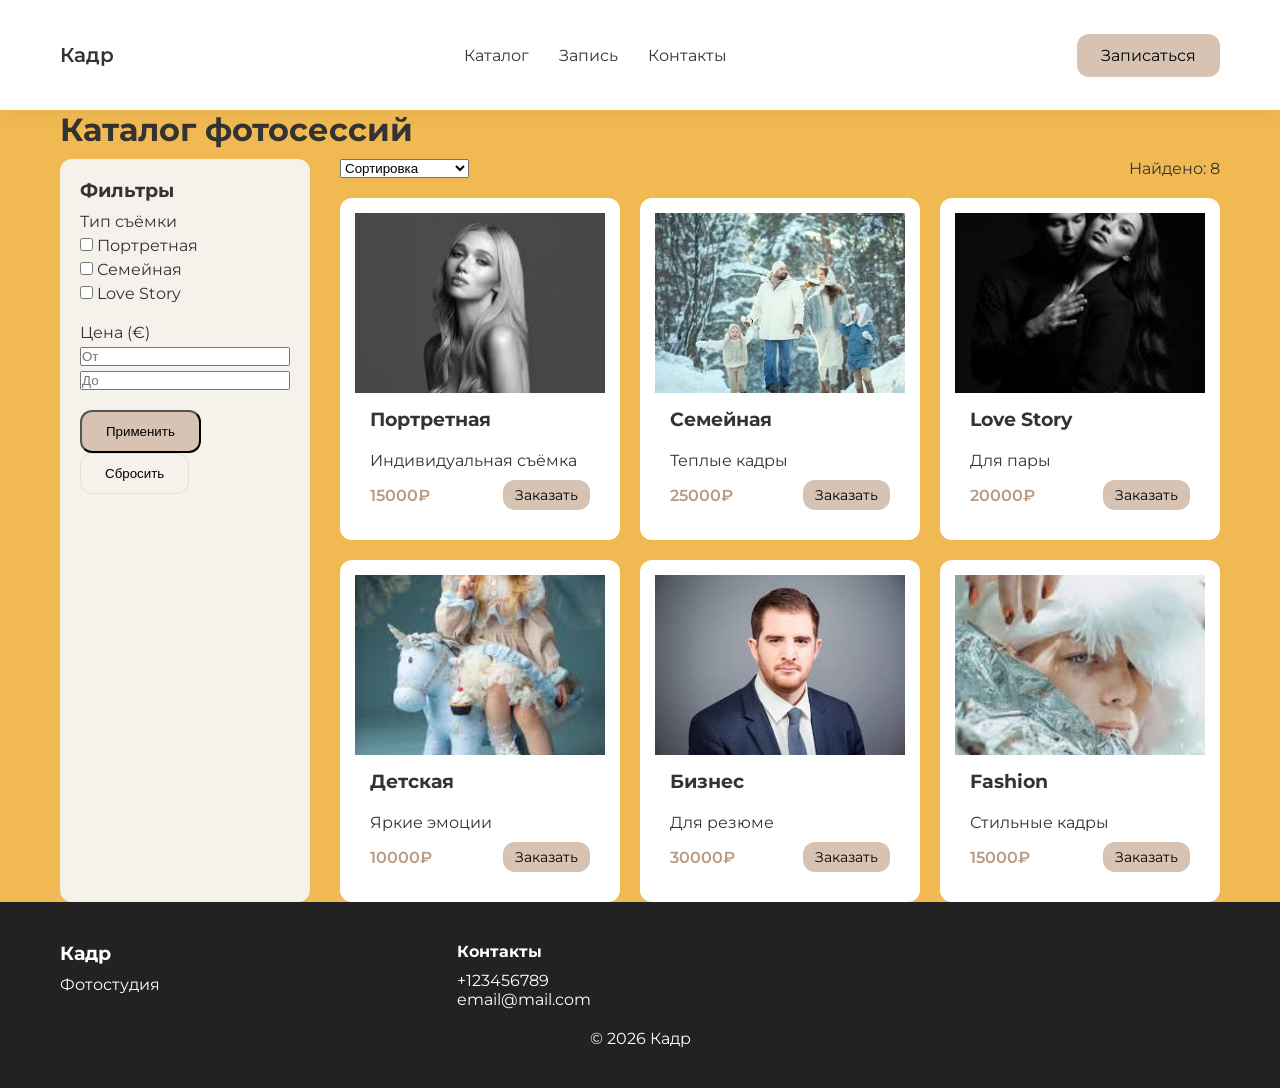
==== catalog.html @ 85eed0de "initial commit" ====
<!DOCTYPE html>
<html lang="ru">

<head>
  <meta charset="UTF-8">
  <meta name="viewport" content="width=device-width, initial-scale=1.0">
  <title>Каталог — Кадр</title>

  <link href="https://fonts.googleapis.com/css2?family=Montserrat:wght@400;600&display=swap" rel="stylesheet">

  <link rel="stylesheet" href="css/reset.css">
  <link rel="stylesheet" href="css/style.css">
</head>

<body>

  <!-- HEADER -->
  <header class="header">
    <div class="container header__inner">
      <a href="index.html" class="logo">Кадр</a>

      <nav class="nav">
        <ul class="nav__list">
          <li><a href="catalog.html">Каталог</a></li>
          <li><a href="#">Запись</a></li>
          <li><a href="#">Контакты</a></li>
        </ul>
      </nav>

      <a href="#" class="btn">Записаться</a>
      <button class="burger">☰</button>
    </div>
  </header>

  <!-- MAIN -->
  <main class="catalog-page">
    <div class="container">

      <h1>Каталог фотосессий</h1>

      <!-- кнопка для мобилки -->
      <button class="filters-toggle">Показать фильтры</button>

      <div class="catalog-layout">

        <!-- SIDEBAR -->
        <aside class="filters">
          <h3>Фильтры</h3>

          <div class="filter-group">
            <p>Тип съёмки</p>
            <label><input type="checkbox"> Портретная</label>
            <label><input type="checkbox"> Семейная</label>
            <label><input type="checkbox"> Love Story</label>
          </div>

          <div class="filter-group">
            <p>Цена (€)</p>
            <input type="number" placeholder="От">
            <input type="number" placeholder="До">
          </div>

          <button class="btn">Применить</button>
          <button class="btn btn-reset">Сбросить</button>
        </aside>

        <!-- CONTENT -->
        <section class="catalog-content">

          <!-- сортировка -->
          <div class="catalog-top">
            <select>
              <option>Сортировка</option>
              <option>По цене</option>
              <option>По популярности</option>
            </select>

            <span>Найдено: 8</span>
          </div>

          <!-- карточки -->
          <div class="catalog-grid">

            <div class="catalog-card">
  <img src="images/portret.jpg" alt="Портретная съёмка">

  <div class="catalog-card__content">
    <h3>Портретная</h3>
    <p>Индивидуальная съёмка</p>

    <div class="catalog-card__bottom">
      <span class="price">15000₽</span>
      <a href="#" class="btn">Заказать</a>
    </div>
  </div>
</div>
            <div class="catalog-card">
  <img src="images/family.jpg" alt="Семейная съёмка">

  <div class="catalog-card__content">
    <h3>Семейная</h3>
    <p>Теплые кадры</p>

    <div class="catalog-card__bottom">
      <span class="price">25000₽</span>
      <a href="#" class="btn">Заказать</a>
    </div>
  </div>
</div>
            <div class="catalog-card">
  <img src="images/lovestory.jpg" alt="Love Story">

  <div class="catalog-card__content">
    <h3>Love Story</h3>
    <p>Для пары</p>

    <div class="catalog-card__bottom">
      <span class="price">20000₽</span>
      <a href="#" class="btn">Заказать</a>
    </div>
  </div>
</div>
            <div class="catalog-card">
  <img src="images/kids.jpg" alt="Детская съёмка">

  <div class="catalog-card__content">
    <h3>Детская</h3>
    <p>Яркие эмоции</p>

    <div class="catalog-card__bottom">
      <span class="price">10000₽</span>
      <a href="#" class="btn">Заказать</a>
    </div>
  </div>
</div>

            <div class="catalog-card">
  <img src="images/biznes.jpg" alt="Бизнес съёмка">

  <div class="catalog-card__content">
    <h3>Бизнес</h3>
    <p>Для резюме</p>

    <div class="catalog-card__bottom">
      <span class="price">30000₽</span>
      <a href="#" class="btn">Заказать</a>
    </div>
  </div>
</div>
           <div class="catalog-card">
  <img src="images/fashion.jpg" alt="Fashion съёмка">

  <div class="catalog-card__content">
    <h3>Fashion</h3>
    <p>Стильные кадры</p>

    <div class="catalog-card__bottom">
      <span class="price">15000₽</span>
      <a href="#" class="btn">Заказать</a>
    </div>
  </div>
</div>

        </section>

      </div>
    </div>
  </main>

  <!-- FOOTER -->
  <footer class="footer">
    <div class="container footer__grid">
      <div>
        <h3>Кадр</h3>
        <p>Фотостудия</p>
      </div>

      <div>
        <h4>Контакты</h4>
        <p>+123456789</p>
        <p>email@mail.com</p>
      </div>
    </div>

    <p class="footer__copy">© 2026 Кадр</p>
  </footer>

</body>
</html>
---- css/style.css ----
body {
  font-family: 'Montserrat', sans-serif;
  margin: 0;
  padding: 0;
  background-color: #f5f1eb;
  color: #333;
}

header {
  padding: 20px;
  text-align: center;
}

img {
  max-width: 100%;
  display: block;
}

a {
  text-decoration: none;
  color: inherit;
  transition: var(--transition);
}
:root {
  --color-primary: #d6c3b3;
  --color-secondary: #f5f1eb;
  --color-accent: #b89b84;
  --color-text: #2c2c2c;
  --color-bg: #ffffff;
  --color-border: #e5ded6;

  --font-heading: 'Montserrat', sans-serif;
  --font-body: 'Montserrat', sans-serif;

  --border-radius: 12px;
  --shadow: 0 4px 20px rgba(0,0,0,0.05);
  --transition: 0.3s ease;
}
h1, h2, h3, h4 {
  font-family: var(--font-heading);
  margin-bottom: 10px;
}


.container {
  max-width: 1200px;
  margin: 0 auto;
  padding: 0 20px;
}
.header {
  background: var(--color-bg);
  position: sticky;
  top: 0;
  z-index: 100;
  box-shadow: var(--shadow);
}

.header__inner {
  display: flex;
  align-items: center;
  justify-content: space-between;
  height: 70px;
}

.logo {
  font-weight: 600;
  font-size: 20px;
}

.nav__list {
  display: flex;
  gap: 30px;
  list-style: none;
}

.nav__list a:hover {
  color: var(--color-accent);
}


.btn:hover {
  background: var(--color-accent);
  color: #fff;
}
.burger {
  display: none;
  font-size: 24px;
  cursor: pointer;
}

/* Адаптив */
@media (max-width: 768px) {
  .nav {
    display: none;
  }

  .btn {
    display: none;
  }

  .burger {
    display: block;
  }
}
.hero {
  height: 100vh;
  background-image: url('../images/hero.jpg');
  background-size: cover;
  background-position: center;
  position: relative;
  display: flex;
  align-items: center;
}

/* затемнение */
.hero::before {
  content: "";
  position: absolute;
  inset: 0;
  background: rgba(0, 0, 0, 0.4);
}

/* контент поверх */
.hero__content {
  position: relative;
  color: #fff;
  text-align: center;
  width: 100%;
}

.hero h1 {
  font-size: 48px;
  margin-bottom: 20px;
}

.hero p {
  font-size: 18px;
  margin-bottom: 30px;
}
.btn {
  padding: 12px 24px;
  background: var(--color-primary);
  border-radius: var(--border-radius);
  color: #000;
  transition: var(--transition);
}

.btn:hover {
  background: var(--color-accent);
  color: #fff;
}
@media (max-width: 768px) {
  .hero {
    height: 80vh;
  }

  .hero h1 {
    font-size: 28px;
  }

  .hero p {
    font-size: 16px;
  }
}
.advantages {
  padding: 80px 0;
  background: var(--color-bg);
  text-align: center;
}

.advantages h2 {
  margin-bottom: 40px;
}

.advantages__grid {
  display: grid;
  grid-template-columns: repeat(4, 1fr);
  gap: 20px;
}
.card {
  padding: 30px 20px;
  background: var(--color-secondary);
  border-radius: var(--border-radius);
  transition: var(--transition);
}

.card__icon {
  font-size: 30px;
  margin-bottom: 15px;
}

.card h3 {
  margin-bottom: 10px;
}

.card:hover {
  transform: translateY(-5px);
  box-shadow: var(--shadow);
}
/* планшет */
@media (max-width: 992px) {
  .advantages__grid {
    grid-template-columns: repeat(2, 1fr);
  }
}

/* мобильный */
@media (max-width: 576px) {
  .advantages__grid {
    grid-template-columns: 1fr;
  }
}
.catalog {
  padding: 80px 0;
  background: var(--color-secondary);
}

.catalog h2 {
  text-align: center;
  margin-bottom: 30px;
}

/* фильтры */
.catalog__controls {
  display: flex;
  gap: 15px;
  align-items: center;
  margin-bottom: 30px;
  flex-wrap: wrap;
}

.catalog__controls select {
  padding: 8px 12px;
  border-radius: var(--border-radius);
  border: 1px solid var(--color-border);
}

.catalog__count {
  margin-left: auto;
}

/* сетка */
.catalog__grid {
  display: grid;
  grid-template-columns: repeat(4, 1fr);
  gap: 20px;
}

/* карточка */
.catalog-card {
  background: #fff;
  border-radius: var(--border-radius);
  overflow: hidden;
  transition: var(--transition);
}

.catalog-card img {
  width: 100%;
  height: 200px;
  object-fit: cover;
}

.catalog-card__content {
  padding: 15px;
}

.catalog-card h3 {
  margin-bottom: 10px;
}

.price {
  font-weight: 600;
  color: var(--color-accent);
}

/* hover */
.catalog-card:hover {
  transform: translateY(-5px);
  box-shadow: var(--shadow);
}

/* адаптив */
@media (max-width: 992px) {
  .catalog__grid {
    grid-template-columns: repeat(2, 1fr);
  }
}

@media (max-width: 576px) {
  .catalog__grid {
    grid-template-columns: 1fr;
  }

  .catalog__controls {
    flex-direction: column;
    align-items: flex-start;
  }

  .catalog__count {
    margin-left: 0;
  }
}
.booking {
  padding: 80px 0;
  background: var(--color-bg);
}

.booking h2 {
  text-align: center;
  margin-bottom: 30px;
}

/* форма */
.booking-form {
  max-width: 500px;
  margin: 0 auto;
  background: var(--color-secondary);
  padding: 30px;
  border-radius: var(--border-radius);
}

/* шаги */
.form-step {
  display: none;
  flex-direction: column;
  gap: 15px;
}

.form-step.active {
  display: flex;
}

/* поля */
.booking-form input,
.booking-form select {
  padding: 10px;
  border: 1px solid var(--color-border);
  border-radius: var(--border-radius);
}

/* кнопки */
.form-buttons {
  display: flex;
  justify-content: space-between;
}

/* ошибки */
.form-message {
  display: none;
  margin-top: 15px;
}

.form-message.error {
  color: red;
}

.form-message.success {
  color: green;
}

/* состояния */
input:invalid {
  border-color: rgb(216, 228, 165);
}

/* адаптив */
@media (max-width: 576px) {
  .booking-form {
    padding: 20px;
  }
}
body {
  background: rgb(241, 185, 81);
}
.popular {
  padding: 80px 0;
}

.popular__grid {
  display: grid;
  grid-template-columns: repeat(auto-fill, minmax(250px, 1fr));
  gap: 20px;
}

.popular-card {
  overflow: hidden;
  border-radius: var(--border-radius);
  background: #fff;
  transition: var(--transition);
}

.popular-card img {
  width: 100%;
  height: 200px;
  object-fit: cover;
  transition: var(--transition);
}

.popular-card__content {
  padding: 15px;
}

.popular-card:hover {
  transform: translateY(-5px);
  box-shadow: var(--shadow);
}

.popular-card:hover img {
  transform: scale(1.05);
}
.about {
  padding: 80px 0;
}

.about__inner {
  display: flex;
  gap: 40px;
  align-items: center;
}

.about__image img {
  max-width: 100%;
  border-radius: var(--border-radius);
}

@media (max-width: 768px) {
  .about__inner {
    flex-direction: column;
  }
}
.cta {
  padding: 60px 0;
  text-align: center;
  background: var(--color-primary);
}
.footer {
  padding: 40px 0;
  background: #222;
  color: #fff;
}

.footer__grid {
  display: grid;
  grid-template-columns: repeat(3, 1fr);
  gap: 30px;
}

.footer__copy {
  text-align: center;
  margin-top: 20px;
}

@media (max-width: 768px) {
  .footer__grid {
    grid-template-columns: 1fr;
  }
}
@media (max-width: 1024px) { }
@media (max-width: 768px) { }
@media (max-width: 375px) { }
.catalog-layout {
  display: grid;
  grid-template-columns: 250px 1fr;
  gap: 30px;
}

/* фильтры */
.filters {
  background: var(--color-secondary);
  padding: 20px;
  border-radius: var(--border-radius);
}

.filter-group {
  margin-bottom: 20px;
  display: flex;
  flex-direction: column;
  gap: 5px;
}

.btn-reset {
  background: transparent;
  border: 1px solid var(--color-border);
}

/* контент */
.catalog-top {
  display: flex;
  justify-content: space-between;
  margin-bottom: 20px;
}

.catalog-grid {
  display: grid;
  grid-template-columns: repeat(3, 1fr);
  gap: 20px;
}

/* карточка */
.catalog-card {
  background: #fff;
  padding: 15px;
  border-radius: var(--border-radius);
  transition: var(--transition);
}

.catalog-card img {
  width: 100%;
  height: 180px;
  object-fit: cover;
}

.catalog-card:hover {
  transform: translateY(-5px);
  box-shadow: var(--shadow);
}

/* мобильная версия */
.filters-toggle {
  display: none;
  margin-bottom: 20px;
}

@media (max-width: 1024px) {
  .catalog-layout {
    grid-template-columns: 1fr;
  }

  .filters {
    display: none;
  }

  .filters-toggle {
    display: block;
  }

  .catalog-grid {
    grid-template-columns: repeat(2, 1fr);
  }
}

@media (max-width: 576px) {
  .catalog-grid {
    grid-template-columns: 1fr;
  }
}
.catalog-card__content {
  padding: 15px;
  display: flex;
  flex-direction: column;
  gap: 10px;
}

.catalog-card__bottom {
  display: flex;
  justify-content: space-between;
  align-items: center;
}

.price {
  font-weight: 600;
  color: var(--color-accent);
}

/* кнопка компактнее */
.catalog-card .btn {
  padding: 6px 12px;
  font-size: 14px;
}
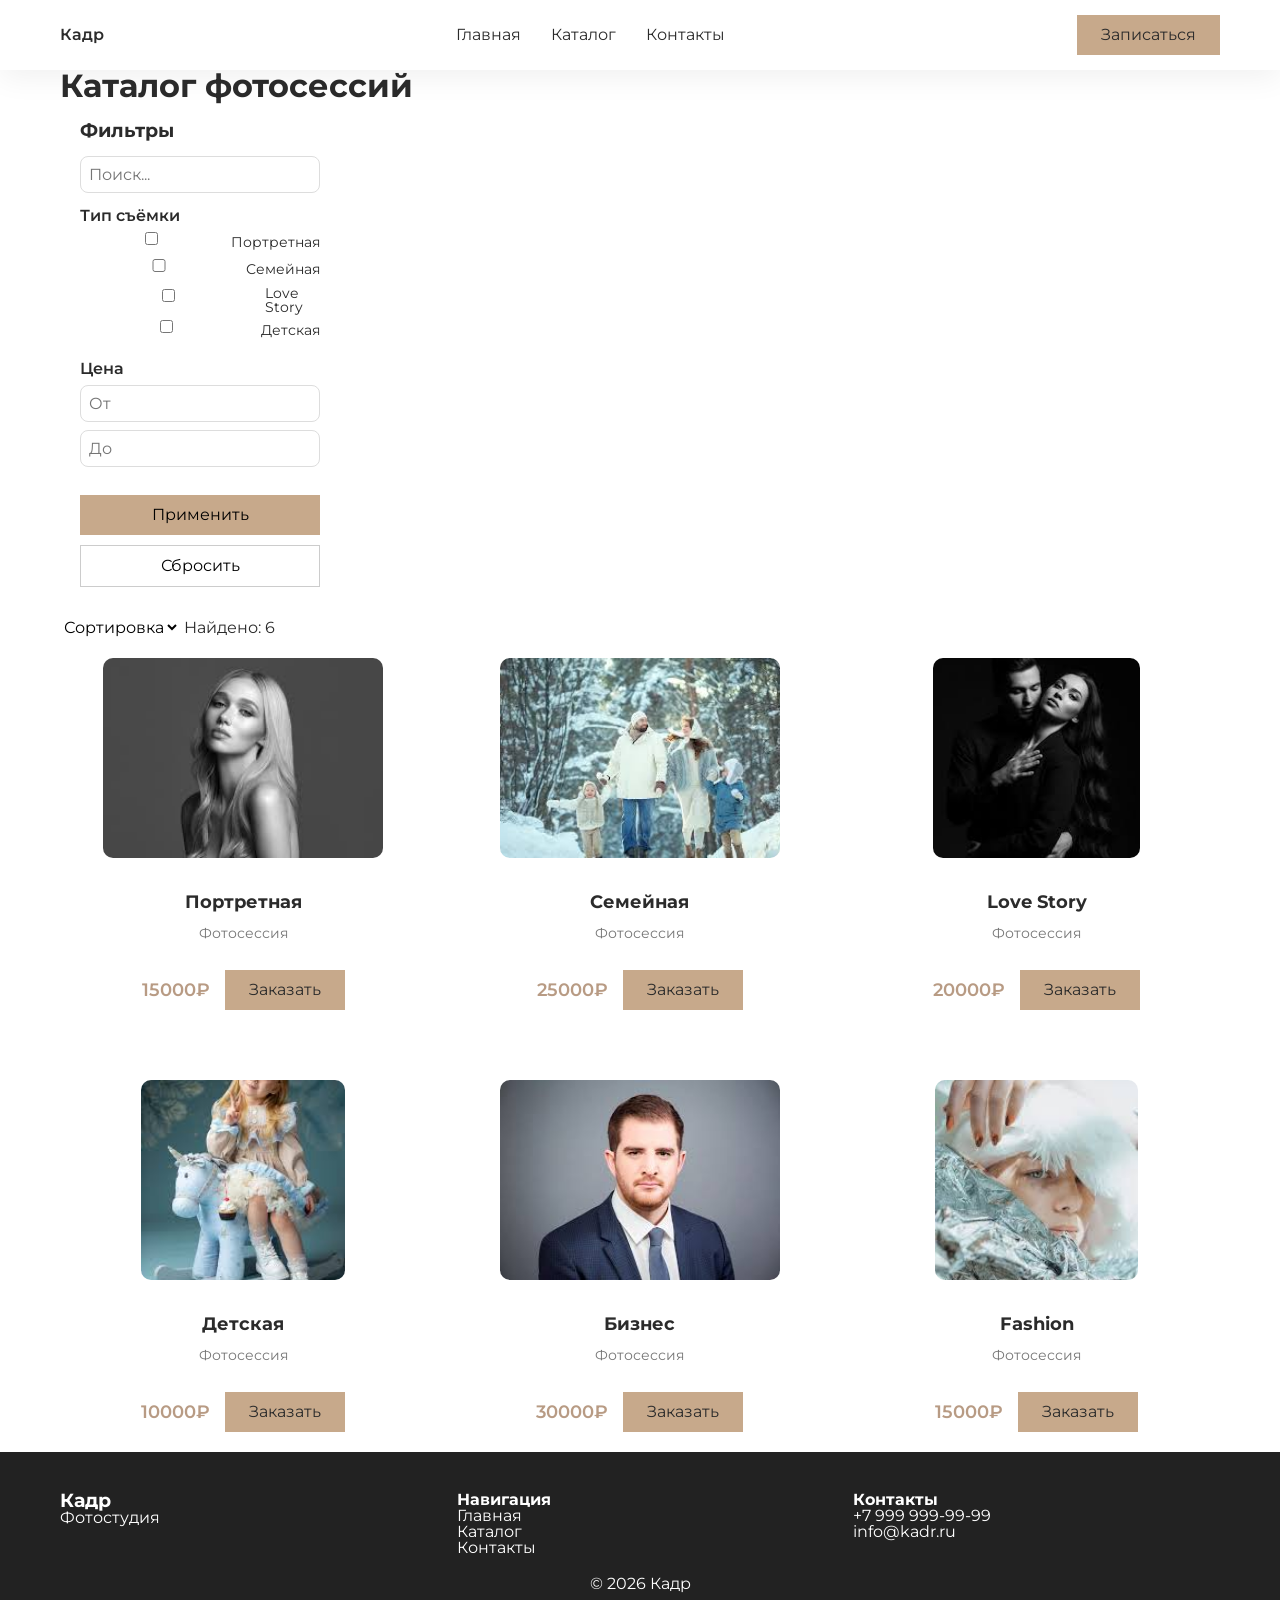
==== commit a456b2fe: "Обновил дизайн, исправил каталог и стили" ====
--- a/catalog.html
+++ b/catalog.html
@@ -1,189 +1,130 @@
 <!DOCTYPE html>
 <html lang="ru">
-
 <head>
   <meta charset="UTF-8">
   <meta name="viewport" content="width=device-width, initial-scale=1.0">
   <title>Каталог — Кадр</title>
 
   <link href="https://fonts.googleapis.com/css2?family=Montserrat:wght@400;600&display=swap" rel="stylesheet">
-
   <link rel="stylesheet" href="css/reset.css">
   <link rel="stylesheet" href="css/style.css">
 </head>
 
 <body>
 
-  <!-- HEADER -->
-  <header class="header">
-    <div class="container header__inner">
-      <a href="index.html" class="logo">Кадр</a>
+<!-- HEADER -->
+<header class="header">
+  <div class="container header__inner">
 
-      <nav class="nav">
-        <ul class="nav__list">
-          <li><a href="catalog.html">Каталог</a></li>
-          <li><a href="#">Запись</a></li>
-          <li><a href="#">Контакты</a></li>
-        </ul>
-      </nav>
+    <a href="index.html" class="logo">Кадр</a>
 
-      <a href="#" class="btn">Записаться</a>
-      <button class="burger">☰</button>
-    </div>
-  </header>
+    <nav class="nav">
+      <ul class="nav__list">
+        <li><a href="index.html">Главная</a></li>
+        <li><a href="catalog.html">Каталог</a></li>
+        <li><a href="contacts.html">Контакты</a></li>
+      </ul>
+    </nav>
 
-  <!-- MAIN -->
-  <main class="catalog-page">
-    <div class="container">
+    <a href="index.html#booking" class="btn">Записаться</a>
+    <div class="burger">☰</div>
 
-      <h1>Каталог фотосессий</h1>
+  </div>
+</header>
 
-      <!-- кнопка для мобилки -->
-      <button class="filters-toggle">Показать фильтры</button>
+<!-- MAIN -->
+<main class="catalog-page">
+  <div class="container">
 
-      <div class="catalog-layout">
+    <h1>Каталог фотосессий</h1>
 
-        <!-- SIDEBAR -->
-        <aside class="filters">
-          <h3>Фильтры</h3>
+    <div class="catalog-layout">
 
-          <div class="filter-group">
-            <p>Тип съёмки</p>
-            <label><input type="checkbox"> Портретная</label>
-            <label><input type="checkbox"> Семейная</label>
-            <label><input type="checkbox"> Love Story</label>
-          </div>
+      <!-- SIDEBAR -->
+      <aside class="filters">
 
-          <div class="filter-group">
-            <p>Цена (€)</p>
-            <input type="number" placeholder="От">
-            <input type="number" placeholder="До">
-          </div>
+        <h3>Фильтры</h3>
 
-          <button class="btn">Применить</button>
-          <button class="btn btn-reset">Сбросить</button>
-        </aside>
+        <!-- поиск -->
+        <input type="text" id="search" placeholder="Поиск...">
 
-        <!-- CONTENT -->
-        <section class="catalog-content">
+        <!-- категории -->
+        <div class="filter-group">
+          <p>Тип съёмки</p>
+          <label><input type="checkbox"> Портретная</label>
+          <label><input type="checkbox"> Семейная</label>
+          <label><input type="checkbox"> Love Story</label>
+          <label><input type="checkbox"> Детская</label>
+        </div>
 
-          <!-- сортировка -->
-          <div class="catalog-top">
-            <select>
-              <option>Сортировка</option>
-              <option>По цене</option>
-              <option>По популярности</option>
-            </select>
+        <!-- цена -->
+        <div class="filter-group">
+          <p>Цена</p>
+          <input type="number" placeholder="От">
+          <input type="number" placeholder="До">
+        </div>
 
-            <span>Найдено: 8</span>
-          </div>
+        <button class="btn">Применить</button>
+        <button class="btn btn-reset">Сбросить</button>
 
-          <!-- карточки -->
-          <div class="catalog-grid">
+      </aside>
 
-            <div class="catalog-card">
-  <img src="images/portret.jpg" alt="Портретная съёмка">
+      <!-- CONTENT -->
+      <section class="catalog-content">
 
-  <div class="catalog-card__content">
-    <h3>Портретная</h3>
-    <p>Индивидуальная съёмка</p>
+        <!-- верх -->
+        <div class="catalog-top">
+          <select>
+            <option>Сортировка</option>
+            <option>По цене</option>
+          </select>
 
-    <div class="catalog-card__bottom">
-      <span class="price">15000₽</span>
-      <a href="#" class="btn">Заказать</a>
-    </div>
-  </div>
-</div>
-            <div class="catalog-card">
-  <img src="images/family.jpg" alt="Семейная съёмка">
+          <span>Найдено: 0</span>
+        </div>
 
-  <div class="catalog-card__content">
-    <h3>Семейная</h3>
-    <p>Теплые кадры</p>
+        <!-- карточки -->
+        <div class="catalog-grid">
+          <!-- JS вставит сюда карточки -->
+        </div>
 
-    <div class="catalog-card__bottom">
-      <span class="price">25000₽</span>
-      <a href="#" class="btn">Заказать</a>
-    </div>
-  </div>
-</div>
-            <div class="catalog-card">
-  <img src="images/lovestory.jpg" alt="Love Story">
+      </section>
 
-  <div class="catalog-card__content">
-    <h3>Love Story</h3>
-    <p>Для пары</p>
-
-    <div class="catalog-card__bottom">
-      <span class="price">20000₽</span>
-      <a href="#" class="btn">Заказать</a>
-    </div>
-  </div>
-</div>
-            <div class="catalog-card">
-  <img src="images/kids.jpg" alt="Детская съёмка">
-
-  <div class="catalog-card__content">
-    <h3>Детская</h3>
-    <p>Яркие эмоции</p>
-
-    <div class="catalog-card__bottom">
-      <span class="price">10000₽</span>
-      <a href="#" class="btn">Заказать</a>
-    </div>
-  </div>
-</div>
-
-            <div class="catalog-card">
-  <img src="images/biznes.jpg" alt="Бизнес съёмка">
-
-  <div class="catalog-card__content">
-    <h3>Бизнес</h3>
-    <p>Для резюме</p>
-
-    <div class="catalog-card__bottom">
-      <span class="price">30000₽</span>
-      <a href="#" class="btn">Заказать</a>
-    </div>
-  </div>
-</div>
-           <div class="catalog-card">
-  <img src="images/fashion.jpg" alt="Fashion съёмка">
-
-  <div class="catalog-card__content">
-    <h3>Fashion</h3>
-    <p>Стильные кадры</p>
-
-    <div class="catalog-card__bottom">
-      <span class="price">15000₽</span>
-      <a href="#" class="btn">Заказать</a>
-    </div>
-  </div>
-</div>
-
-        </section>
-
-      </div>
-    </div>
-  </main>
-
-  <!-- FOOTER -->
-  <footer class="footer">
-    <div class="container footer__grid">
-      <div>
-        <h3>Кадр</h3>
-        <p>Фотостудия</p>
-      </div>
-
-      <div>
-        <h4>Контакты</h4>
-        <p>+123456789</p>
-        <p>email@mail.com</p>
-      </div>
     </div>
 
-    <p class="footer__copy">© 2026 Кадр</p>
-  </footer>
+  </div>
+</main>
+
+<!-- FOOTER -->
+<footer class="footer">
+  <div class="container footer__grid">
+
+    <div>
+      <h3>Кадр</h3>
+      <p>Фотостудия</p>
+    </div>
+
+    <div>
+      <h4>Навигация</h4>
+      <p><a href="index.html">Главная</a></p>
+      <p><a href="catalog.html">Каталог</a></p>
+      <p><a href="contacts.html">Контакты</a></p>
+    </div>
+
+    <div>
+      <h4>Контакты</h4>
+      <p><a href="tel:+79999999999">+7 999 999-99-99</a></p>
+      <p><a href="mailto:info@kadr.ru">info@kadr.ru</a></p>
+    </div>
+
+  </div>
+
+  <p class="footer__copy">© 2026 Кадр</p>
+</footer>
+
+<!-- КНОПКА НАВЕРХ -->
+<button id="topBtn">↑</button>
+
+<script src="js/catalog.js"></script>
 
 </body>
 </html>
--- a/css/style.css
+++ b/css/style.css
@@ -1,54 +1,46 @@
+:root {
+  --color-bg: #f7f5f2;        /* фон страницы */
+  --color-white: #ffffff;     /* карточки */
+
+  --color-primary: #c7a98b;   /* кнопки */
+  --color-primary-hover: #b89676;
+
+  --color-accent: #8c6f56;    /* акценты / цена */
+
+  --color-text: #2b2b2b;      /* основной текст */
+  --color-text-light: #777;   /* вторичный текст */
+
+  --color-border: #e6dfd7;
+
+  --shadow: 0 8px 30px rgba(0,0,0,0.06);
+}
+
+/* BASE */
 body {
   font-family: 'Montserrat', sans-serif;
-  margin: 0;
-  padding: 0;
-  background-color: #f5f1eb;
-  color: #333;
-}
-
-header {
-  padding: 20px;
-  text-align: center;
-}
-
-img {
-  max-width: 100%;
-  display: block;
-}
-
-a {
-  text-decoration: none;
-  color: inherit;
-  transition: var(--transition);
-}
-:root {
-  --color-primary: #d6c3b3;
-  --color-secondary: #f5f1eb;
-  --color-accent: #b89b84;
-  --color-text: #2c2c2c;
-  --color-bg: #ffffff;
-  --color-border: #e5ded6;
-
-  --font-heading: 'Montserrat', sans-serif;
-  --font-body: 'Montserrat', sans-serif;
-
-  --border-radius: 12px;
-  --shadow: 0 4px 20px rgba(0,0,0,0.05);
-  --transition: 0.3s ease;
-}
-h1, h2, h3, h4 {
-  font-family: var(--font-heading);
-  margin-bottom: 10px;
-}
-
+  background: var(--color-secondary);
+  color: var(--color-text);
+}
 
 .container {
   max-width: 1200px;
   margin: 0 auto;
   padding: 0 20px;
 }
+
+img {
+  width: 100%;
+  display: block;
+}
+
+a {
+  text-decoration: none;
+  color: inherit;
+}
+
+/* HEADER */
 .header {
-  background: var(--color-bg);
+  background: #fff;
   position: sticky;
   top: 0;
   z-index: 100;
@@ -64,7 +56,6 @@
 
 .logo {
   font-weight: 600;
-  font-size: 20px;
 }
 
 .nav__list {
@@ -73,199 +64,157 @@
   list-style: none;
 }
 
-.nav__list a:hover {
+.nav a:hover {
   color: var(--color-accent);
 }
 
+/* BUTTON */
+.btn {
+  padding: 12px 24px;
+  background: var(--color-primary);
+  border-radius: var(--border-radius);
+  transition: var(--transition);
+}
 
 .btn:hover {
   background: var(--color-accent);
   color: #fff;
-}
+  transform: translateY(-2px);
+}
+
+/* BURGER */
 .burger {
   display: none;
   font-size: 24px;
   cursor: pointer;
 }
 
-/* Адаптив */
+/* MOBILE MENU */
+.nav {
+  transition: var(--transition);
+}
+
 @media (max-width: 768px) {
   .nav {
-    display: none;
+    position: fixed;
+    top: 0;
+    right: -100%;
+    width: 70%;
+    height: 100%;
+    background: #fff;
+    display: flex;
+    flex-direction: column;
+    padding: 40px;
+  }
+
+  .nav.active {
+    right: 0;
+  }
+
+  .burger {
+    display: block;
   }
 
   .btn {
     display: none;
   }
-
-  .burger {
-    display: block;
-  }
-}
+}
+
+/* OVERLAY */
+.overlay {
+  position: fixed;
+  inset: 0;
+  background: rgba(0,0,0,0.5);
+  opacity: 0;
+  visibility: hidden;
+  transition: var(--transition);
+}
+
+.overlay.active {
+  opacity: 1;
+  visibility: visible;
+}
+
+.no-scroll {
+  overflow: hidden;
+}
+
+/* HERO */
 .hero {
   height: 100vh;
-  background-image: url('../images/hero.jpg');
-  background-size: cover;
-  background-position: center;
+  background: url('../images/hero.jpg') center/cover;
+  display: flex;
+  align-items: center;
   position: relative;
-  display: flex;
-  align-items: center;
-}
-
-/* затемнение */
+}
+
 .hero::before {
   content: "";
   position: absolute;
   inset: 0;
-  background: rgba(0, 0, 0, 0.4);
-}
-
-/* контент поверх */
-.hero__content {
-  position: relative;
-  color: #fff;
-  text-align: center;
-  width: 100%;
-}
-
+  background: rgba(0,0,0,0.4);
+}
 .hero h1 {
   font-size: 48px;
-  margin-bottom: 20px;
-}
-
-.hero p {
-  font-size: 18px;
-  margin-bottom: 30px;
-}
-.btn {
-  padding: 12px 24px;
-  background: var(--color-primary);
-  border-radius: var(--border-radius);
-  color: #000;
-  transition: var(--transition);
-}
-
-.btn:hover {
-  background: var(--color-accent);
-  color: #fff;
-}
+  margin-bottom: 15px;
+  line-height: 1.2; /* ВАЖНО */
+}
+
 @media (max-width: 768px) {
-  .hero {
-    height: 80vh;
-  }
-
   .hero h1 {
     font-size: 28px;
   }
-
-  .hero p {
-    font-size: 16px;
-  }
-}
-.advantages {
-  padding: 80px 0;
-  background: var(--color-bg);
-  text-align: center;
-}
-
-.advantages h2 {
-  margin-bottom: 40px;
-}
-
-.advantages__grid {
-  display: grid;
-  grid-template-columns: repeat(4, 1fr);
-  gap: 20px;
-}
-.card {
-  padding: 30px 20px;
-  background: var(--color-secondary);
-  border-radius: var(--border-radius);
-  transition: var(--transition);
-}
-
-.card__icon {
-  font-size: 30px;
-  margin-bottom: 15px;
-}
-
-.card h3 {
-  margin-bottom: 10px;
-}
-
-.card:hover {
-  transform: translateY(-5px);
-  box-shadow: var(--shadow);
-}
-/* планшет */
-@media (max-width: 992px) {
-  .advantages__grid {
-    grid-template-columns: repeat(2, 1fr);
-  }
-}
-
-/* мобильный */
-@media (max-width: 576px) {
-  .advantages__grid {
-    grid-template-columns: 1fr;
-  }
-}
+}
+
+/* POPULAR / CATALOG GRID */
+.popular,
 .catalog {
   padding: 80px 0;
-  background: var(--color-secondary);
-}
-
-.catalog h2 {
-  text-align: center;
-  margin-bottom: 30px;
-}
-
-/* фильтры */
-.catalog__controls {
-  display: flex;
-  gap: 15px;
-  align-items: center;
-  margin-bottom: 30px;
-  flex-wrap: wrap;
-}
-
-.catalog__controls select {
-  padding: 8px 12px;
-  border-radius: var(--border-radius);
-  border: 1px solid var(--color-border);
-}
-
-.catalog__count {
-  margin-left: auto;
-}
-
-/* сетка */
+}
+
+.popular__grid,
 .catalog__grid {
   display: grid;
-  grid-template-columns: repeat(4, 1fr);
+  grid-template-columns: repeat(auto-fill, minmax(250px, 1fr));
   gap: 20px;
 }
 
-/* карточка */
+/* CARD */
 .catalog-card {
   background: #fff;
   border-radius: var(--border-radius);
   overflow: hidden;
   transition: var(--transition);
+  display: flex;
+  flex-direction: column;
 }
 
 .catalog-card img {
-  width: 100%;
   height: 200px;
   object-fit: cover;
+  transition: var(--transition);
+}
+
+.catalog-card:hover img {
+  transform: scale(1.05);
 }
 
 .catalog-card__content {
   padding: 15px;
-}
-
-.catalog-card h3 {
-  margin-bottom: 10px;
+  display: flex;
+  flex-direction: column;
+  gap: 10px;
+}
+
+.catalog-card__bottom {
+  display: flex;
+  justify-content: space-between;
+  align-items: center;
+}
+
+.catalog-card:hover {
+  transform: translateY(-5px);
+  box-shadow: var(--shadow);
 }
 
 .price {
@@ -273,44 +222,64 @@
   color: var(--color-accent);
 }
 
-/* hover */
-.catalog-card:hover {
+/* ADVANTAGES */
+.advantages {
+  padding: 80px 0;
+  text-align: center;
+}
+
+.advantages__grid {
+  display: grid;
+  grid-template-columns: repeat(4, 1fr);
+  gap: 20px;
+}
+
+.card {
+  background: var(--color-secondary);
+  padding: 30px;
+  border-radius: var(--border-radius);
+  transition: var(--transition);
+}
+
+.card:hover {
   transform: translateY(-5px);
   box-shadow: var(--shadow);
 }
 
-/* адаптив */
 @media (max-width: 992px) {
-  .catalog__grid {
+  .advantages__grid {
     grid-template-columns: repeat(2, 1fr);
   }
 }
 
 @media (max-width: 576px) {
-  .catalog__grid {
+  .advantages__grid {
     grid-template-columns: 1fr;
   }
-
-  .catalog__controls {
+}
+
+/* ABOUT */
+.about {
+  padding: 80px 0;
+}
+
+.about__inner {
+  display: flex;
+  gap: 40px;
+  align-items: center;
+}
+
+@media (max-width: 768px) {
+  .about__inner {
     flex-direction: column;
-    align-items: flex-start;
-  }
-
-  .catalog__count {
-    margin-left: 0;
-  }
-}
+  }
+}
+
+/* BOOKING */
 .booking {
   padding: 80px 0;
-  background: var(--color-bg);
-}
-
-.booking h2 {
-  text-align: center;
-  margin-bottom: 30px;
-}
-
-/* форма */
+}
+
 .booking-form {
   max-width: 500px;
   margin: 0 auto;
@@ -319,7 +288,6 @@
   border-radius: var(--border-radius);
 }
 
-/* шаги */
 .form-step {
   display: none;
   flex-direction: column;
@@ -330,24 +298,8 @@
   display: flex;
 }
 
-/* поля */
-.booking-form input,
-.booking-form select {
-  padding: 10px;
-  border: 1px solid var(--color-border);
-  border-radius: var(--border-radius);
-}
-
-/* кнопки */
-.form-buttons {
-  display: flex;
-  justify-content: space-between;
-}
-
-/* ошибки */
 .form-message {
   display: none;
-  margin-top: 15px;
 }
 
 .form-message.error {
@@ -358,85 +310,46 @@
   color: green;
 }
 
-/* состояния */
-input:invalid {
-  border-color: rgb(216, 228, 165);
-}
-
-/* адаптив */
-@media (max-width: 576px) {
-  .booking-form {
-    padding: 20px;
-  }
-}
-body {
-  background: rgb(241, 185, 81);
-}
-.popular {
-  padding: 80px 0;
-}
-
-.popular__grid {
-  display: grid;
-  grid-template-columns: repeat(auto-fill, minmax(250px, 1fr));
-  gap: 20px;
-}
-
-.popular-card {
-  overflow: hidden;
-  border-radius: var(--border-radius);
-  background: #fff;
-  transition: var(--transition);
-}
-
-.popular-card img {
-  width: 100%;
-  height: 200px;
-  object-fit: cover;
-  transition: var(--transition);
-}
-
-.popular-card__content {
-  padding: 15px;
-}
-
-.popular-card:hover {
-  transform: translateY(-5px);
-  box-shadow: var(--shadow);
-}
-
-.popular-card:hover img {
-  transform: scale(1.05);
-}
-.about {
-  padding: 80px 0;
-}
-
-.about__inner {
-  display: flex;
-  gap: 40px;
-  align-items: center;
-}
-
-.about__image img {
-  max-width: 100%;
-  border-radius: var(--border-radius);
-}
-
-@media (max-width: 768px) {
-  .about__inner {
-    flex-direction: column;
-  }
-}
+/* CTA */
 .cta {
   padding: 60px 0;
   text-align: center;
   background: var(--color-primary);
 }
+
+/* CONTACTS */
+.contacts__grid {
+  display: grid;
+  grid-template-columns: 1fr 1fr;
+  gap: 40px;
+  padding: 60px 0;
+}
+
+.contact-form {
+  display: flex;
+  flex-direction: column;
+  gap: 15px;
+}
+
+.contact-form input,
+.contact-form textarea,
+.contact-form select {
+  padding: 12px;
+  border: 1px solid var(--color-border);
+  border-radius: var(--border-radius);
+}
+
+@media (max-width: 768px) {
+  .contacts__grid {
+    grid-template-columns: 1fr;
+  }
+}
+
+/* FOOTER */
 .footer {
-  padding: 40px 0;
   background: #222;
   color: #fff;
+  padding: 40px 0;
 }
 
 .footer__grid {
@@ -455,115 +368,238 @@
     grid-template-columns: 1fr;
   }
 }
-@media (max-width: 1024px) { }
-@media (max-width: 768px) { }
-@media (max-width: 375px) { }
-.catalog-layout {
+
+/* ANIMATIONS */
+.fade-in {
+  opacity: 0;
+  transform: translateY(20px);
+  transition: 0.5s;
+}
+
+.fade-in.show {
+  opacity: 1;
+  transform: translateY(0);
+}
+
+/* SCROLL BUTTON */
+#topBtn {
+  position: fixed;
+  bottom: 20px;
+  right: 20px;
+  display: none;
+}
+
+/* SMOOTH SCROLL */
+html {
+  scroll-behavior: smooth;
+}
+.hero__content {
+  position: relative;
+  color: #fff;
+  text-align: center;
+
+  max-width: 700px;   /* ограничивает ширину */
+  margin: 0 auto;     /* центрирует */
+  padding: 0 20px;    /* отступы на мобилке */
+}
+.hero p {
+  font-size: 18px;
+  margin-bottom: 25px;
+  line-height: 1.5;
+}
+.hero .btn {
+  display: inline-block;
+  margin-top: 10px;
+}
+@media (max-width: 768px) {
+  .hero h1 {
+    font-size: 28px;
+  }
+
+  .hero p {
+    font-size: 16px;
+  }
+}
+.catalog-grid {
+  display: flex;
+  flex-direction: column;
+  gap: 20px;
+}
+
+/* карточка */
+.catalog-card {
+  display: flex;
+  gap: 20px;
+  background: #fff;
+  border-radius: 16px;
+  overflow: hidden;
+  padding: 15px;
+  align-items: center;
+}
+
+/* картинка */
+.catalog-card img {
+  width: 300px;
+  height: 180px;
+  object-fit: cover;
+  border-radius: 12px;
+  flex-shrink: 0;
+}
+
+/* текст */
+.catalog-card__info {
+  display: flex;
+  flex-direction: column;
+  justify-content: center;
+  gap: 10px;
+  flex: 1;
+}
+
+.catalog-card__info h3 {
+  font-size: 20px;
+}
+
+.catalog-card__info p {
+  color: #666;
+}
+
+/* низ */
+.catalog-card__bottom {
+  display: flex;
+  justify-content: space-between;
+  align-items: center;
+  margin-top: 10px;
+}
+
+.price {
+  font-size: 18px;
+  font-weight: 600;
+  color: var(--color-accent);
+}
+@media (max-width: 768px) {
+  .catalog-card {
+    flex-direction: column;
+    align-items: flex-start;
+  }
+
+  .catalog-card img {
+    width: 100%;
+    height: 200px;
+  }
+
+  .catalog-card__bottom {
+    width: 100%;
+  }
+}
+.catalog-grid {
   display: grid;
-  grid-template-columns: 250px 1fr;
+  grid-template-columns: repeat(auto-fill, minmax(280px, 1fr));
   gap: 30px;
 }
-
-/* фильтры */
+.catalog-card {
+  background: #fff;
+  border-radius: 12px;
+  padding: 20px;
+  text-align: center;
+
+  max-width: 320px;
+  margin: 0 auto;
+
+  transition: 0.3s;
+}
+.catalog-card img {
+  width: 100%;
+  height: 200px;
+  object-fit: cover;
+  border-radius: 10px;
+  margin-bottom: 15px;
+}
+.catalog-card h3 {
+  font-size: 18px;
+  margin-bottom: 5px;
+}
+
+.catalog-card p {
+  font-size: 14px;
+  color: #777;
+  margin-bottom: 10px;
+}
+.catalog-card__bottom {
+  display: flex;
+  justify-content: center;
+  align-items: center;
+  gap: 15px;
+}
+
+.price {
+  font-weight: 600;
+  color: #b89b84;
+}
 .filters {
-  background: var(--color-secondary);
+  background: #fff;
   padding: 20px;
-  border-radius: var(--border-radius);
-}
-
+  border-radius: 12px;
+  max-width: 280px;
+}
+
+.filters h3 {
+  margin-bottom: 15px;
+}
 .filter-group {
   margin-bottom: 20px;
-  display: flex;
-  flex-direction: column;
-  gap: 5px;
+}
+
+.filter-group p {
+  font-weight: 600;
+  margin-bottom: 8px;
+}
+.filter-group label {
+  display: flex;
+  align-items: center;
+  gap: 8px;
+  margin-bottom: 6px;
+  font-size: 14px;
+}
+.filter-group input {
+  width: 100%;
+  padding: 8px;
+  margin-bottom: 8px;
+  border: 1px solid #ddd;
+  border-radius: 8px;
+}
+.filters .btn {
+  width: 100%;
+  margin-bottom: 10px;
 }
 
 .btn-reset {
   background: transparent;
-  border: 1px solid var(--color-border);
-}
-
-/* контент */
-.catalog-top {
-  display: flex;
-  justify-content: space-between;
-  margin-bottom: 20px;
-}
-
-.catalog-grid {
-  display: grid;
-  grid-template-columns: repeat(3, 1fr);
-  gap: 20px;
-}
-
-/* карточка */
-.catalog-card {
-  background: #fff;
-  padding: 15px;
-  border-radius: var(--border-radius);
-  transition: var(--transition);
-}
-
-.catalog-card img {
+  border: 1px solid #ccc;
+}
+.filters input[type="text"] {
   width: 100%;
-  height: 180px;
-  object-fit: cover;
-}
-
-.catalog-card:hover {
-  transform: translateY(-5px);
-  box-shadow: var(--shadow);
-}
-
-/* мобильная версия */
-.filters-toggle {
-  display: none;
-  margin-bottom: 20px;
-}
-
-@media (max-width: 1024px) {
-  .catalog-layout {
-    grid-template-columns: 1fr;
-  }
-
-  .filters {
-    display: none;
-  }
-
-  .filters-toggle {
-    display: block;
-  }
-
-  .catalog-grid {
-    grid-template-columns: repeat(2, 1fr);
-  }
-}
-
-@media (max-width: 576px) {
-  .catalog-grid {
-    grid-template-columns: 1fr;
-  }
-}
-.catalog-card__content {
-  padding: 15px;
-  display: flex;
-  flex-direction: column;
-  gap: 10px;
-}
-
-.catalog-card__bottom {
-  display: flex;
-  justify-content: space-between;
-  align-items: center;
-}
-
-.price {
-  font-weight: 600;
-  color: var(--color-accent);
-}
-
-/* кнопка компактнее */
-.catalog-card .btn {
-  padding: 6px 12px;
-  font-size: 14px;
-}
+  padding: 8px;
+  margin-bottom: 15px;
+  border-radius: 8px;
+  border: 1px solid #ddd;
+}
+.hero {
+  height: 100vh;
+  background: url('../images/biznes.jpg') center/cover no-repeat;
+  position: relative;
+  display: flex;
+  align-items: center;
+}
+.hero {
+  height: 100vh;
+  background: url('../images/studio.jpg') center/cover no-repeat;
+  position: relative;
+  display: flex;
+  align-items: center;
+}
+.hero::before {
+  content: "";
+  position: absolute;
+  inset: 0;
+  background: rgba(0,0,0,0.4);
+}
